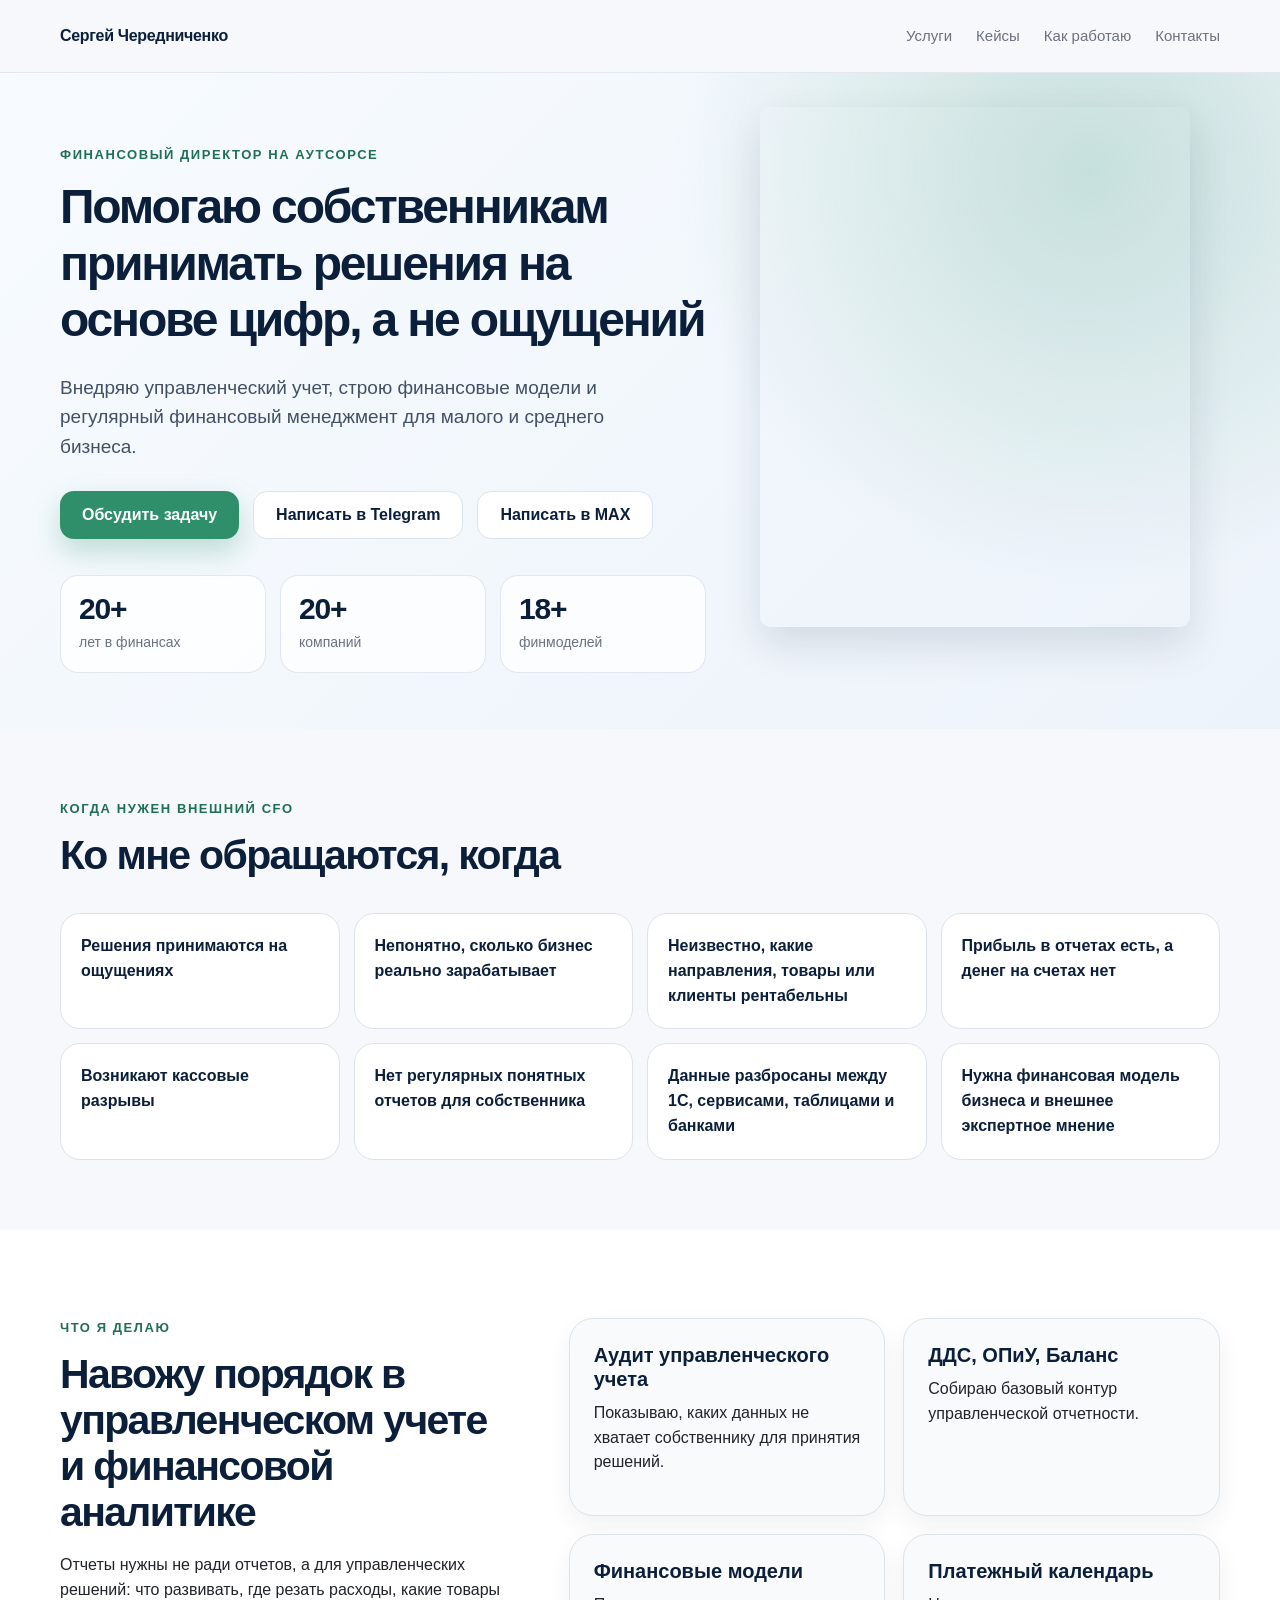
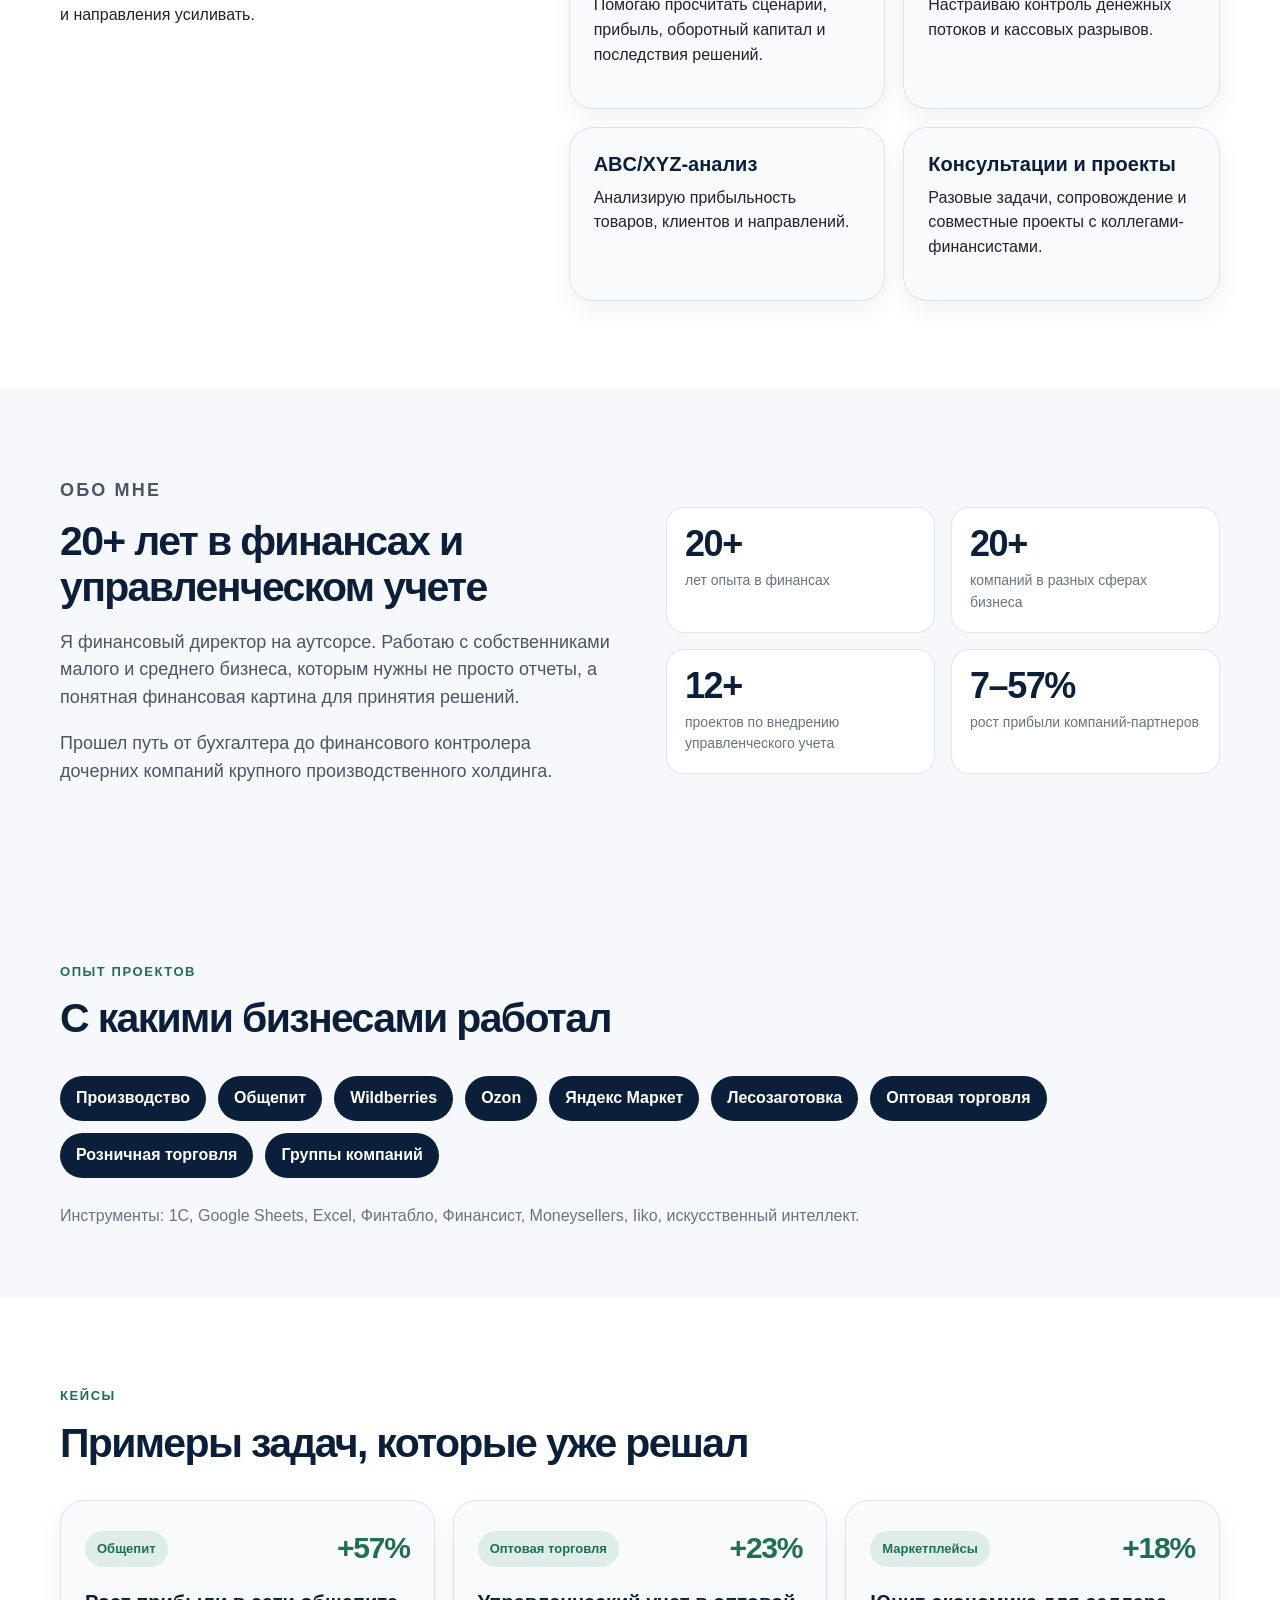
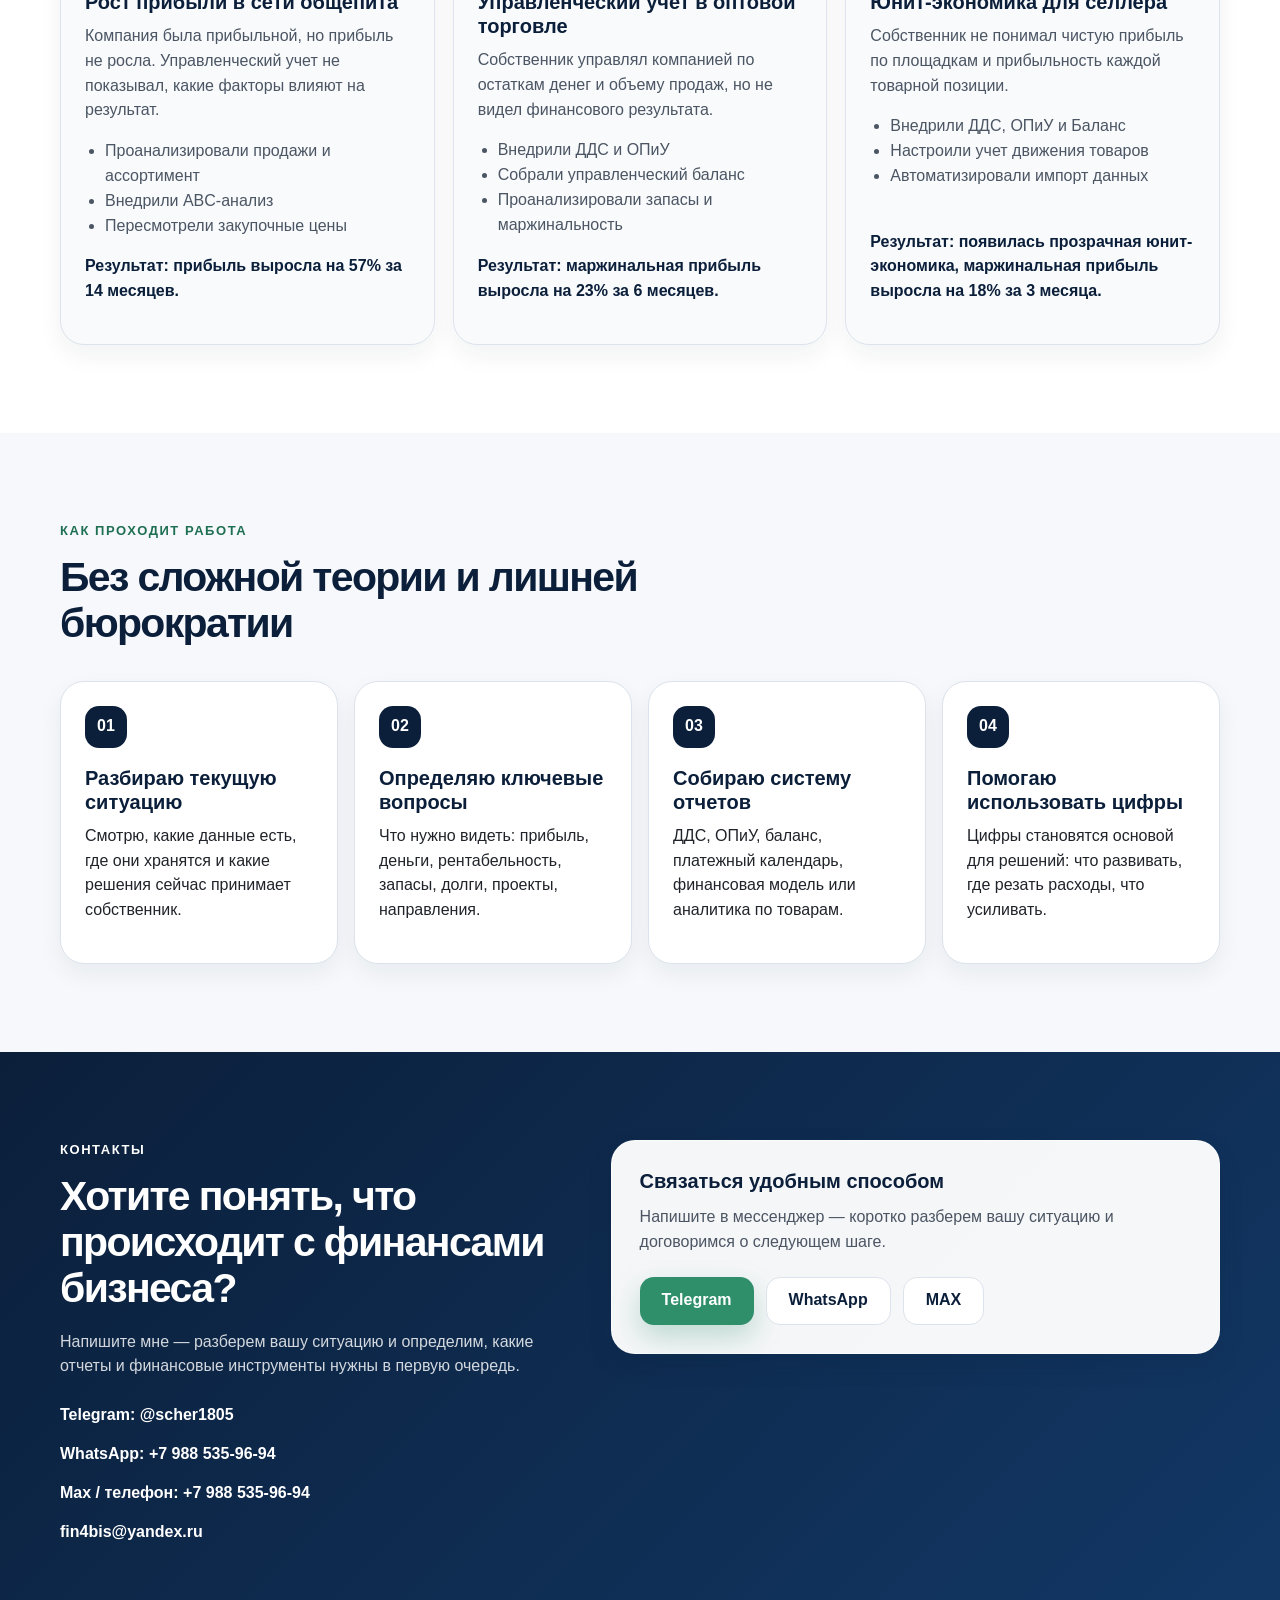
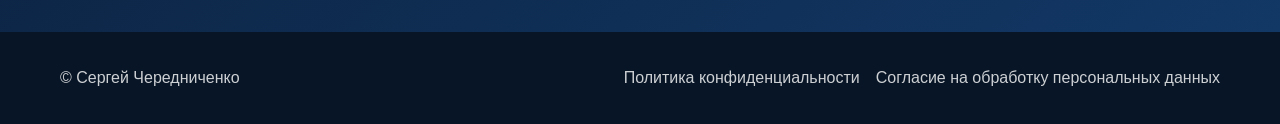
==== index.html @ c04a8d5d "Add files via upload" ====
<!DOCTYPE html>
<html lang="ru">
<head>
  <meta charset="UTF-8" />
  <meta name="viewport" content="width=device-width, initial-scale=1.0" />
  <title>Сергей Чередниченко — финансовый директор на аутсорсе</title>
  <meta name="description" content="Финансовый директор на аутсорсе. Управленческий учет, ДДС, ОПиУ, баланс, финансовые модели и регулярный финансовый менеджмент." />
  <link rel="stylesheet" href="styles.css" />
</head>
<body>
  <header class="site-header">
    <div class="container nav">
      <a class="logo" href="#top">Сергей Чередниченко</a>
      <nav class="nav-links">
        <a href="#services">Услуги</a>
        <a href="#cases">Кейсы</a>
        <a href="#process">Как работаю</a>
        <a href="#contacts">Контакты</a>
      </nav>
    </div>
  </header>

  <main id="top">
    <section class="hero">
      <div class="container hero-grid">
        <div class="hero-content">
          <p class="eyebrow">Финансовый директор на аутсорсе</p>
          <h1>Помогаю собственникам принимать решения на основе цифр, а не ощущений</h1>
          <p class="hero-text">Внедряю управленческий учет, строю финансовые модели и регулярный финансовый менеджмент для малого и среднего бизнеса.</p>
          <div class="hero-actions">
            <a class="btn primary" href="#contacts">Обсудить задачу</a>
            <a class="btn secondary" href="https://t.me/scher1805" target="_blank" rel="noreferrer">Написать в Telegram</a>
            <a class="btn secondary" href="tel:+79885359694">Написать в MAX</a>
          </div>
          <div class="hero-stats">
            <div><strong>20+</strong><span>лет в финансах</span></div>
            <div><strong>20+</strong><span>компаний</span></div>
            <div><strong>18+</strong><span>финмоделей</span></div>
          </div>
        </div>

        <div class="hero-photo">
          <div class="photo-placeholder">
            <span>Место для фото</span>
            <small>замените файл assets/photo.jpg</small>
          </div>
        </div>
      </div>
    </section>

    <section class="section compact">
      <div class="container">
        <div class="section-heading">
          <p class="eyebrow">Когда нужен внешний CFO</p>
          <h2>Ко мне обращаются, когда</h2>
        </div>
        <div class="problem-grid">
          <article>Решения принимаются на ощущениях</article>
          <article>Непонятно, сколько бизнес реально зарабатывает</article>
          <article>Неизвестно, какие направления, товары или клиенты рентабельны</article>
          <article>Прибыль в отчетах есть, а денег на счетах нет</article>
          <article>Возникают кассовые разрывы</article>
          <article>Нет регулярных понятных отчетов для собственника</article>
          <article>Данные разбросаны между 1С, сервисами, таблицами и банками</article>
          <article>Нужна финансовая модель бизнеса и внешнее экспертное мнение</article>
        </div>
      </div>
    </section>

    <section class="section alt" id="services">
      <div class="container two-column">
        <div class="section-heading sticky-heading">
          <p class="eyebrow">Что я делаю</p>
          <h2>Навожу порядок в управленческом учете и финансовой аналитике</h2>
          <p>Отчеты нужны не ради отчетов, а для управленческих решений: что развивать, где резать расходы, какие товары и направления усиливать.</p>
        </div>
        <div class="service-grid">
          <article class="card"><h3>Аудит управленческого учета</h3><p>Показываю, каких данных не хватает собственнику для принятия решений.</p></article>
          <article class="card"><h3>ДДС, ОПиУ, Баланс</h3><p>Собираю базовый контур управленческой отчетности.</p></article>
          <article class="card"><h3>Финансовые модели</h3><p>Помогаю просчитать сценарии, прибыль, оборотный капитал и последствия решений.</p></article>
          <article class="card"><h3>Платежный календарь</h3><p>Настраиваю контроль денежных потоков и кассовых разрывов.</p></article>
          <article class="card"><h3>ABC/XYZ-анализ</h3><p>Анализирую прибыльность товаров, клиентов и направлений.</p></article>
          <article class="card"><h3>Консультации и проекты</h3><p>Разовые задачи, сопровождение и совместные проекты с коллегами-финансистами.</p></article>
        </div>
      </div>
    </section>

    <section class="section" id="about">
      <div class="container about-grid">
        <div>
          <p class="eyebrow">Обо мне</p>
          <h2>20+ лет в финансах и управленческом учете</h2>
          <p>Я финансовый директор на аутсорсе. Работаю с собственниками малого и среднего бизнеса, которым нужны не просто отчеты, а понятная финансовая картина для принятия решений.</p>
          <p>Прошел путь от бухгалтера до финансового контролера дочерних компаний крупного производственного холдинга.</p>
        </div>
        <div class="metrics">
          <div><strong>20+</strong><span>лет опыта в финансах</span></div>
          <div><strong>20+</strong><span>компаний в разных сферах бизнеса</span></div>
          <div><strong>12+</strong><span>проектов по внедрению управленческого учета</span></div>
          <div><strong>7–57%</strong><span>рост прибыли компаний-партнеров</span></div>
        </div>
      </div>
    </section>

    <section class="section compact">
      <div class="container">
        <div class="section-heading">
          <p class="eyebrow">Опыт проектов</p>
          <h2>С какими бизнесами работал</h2>
        </div>
        <div class="tags">
          <span>Производство</span>
          <span>Общепит</span>
          <span>Wildberries</span>
          <span>Ozon</span>
          <span>Яндекс Маркет</span>
          <span>Лесозаготовка</span>
          <span>Оптовая торговля</span>
          <span>Розничная торговля</span>
          <span>Группы компаний</span>
        </div>
        <p class="tools">Инструменты: 1С, Google Sheets, Excel, Финтабло, Финансист, Moneysellers, Iiko, искусственный интеллект.</p>
      </div>
    </section>

    <section class="section alt" id="cases">
      <div class="container">
        <div class="section-heading narrow">
          <p class="eyebrow">Кейсы</p>
          <h2>Примеры задач, которые уже решал</h2>
        </div>
        <div class="case-grid">
          <article class="case-card">
            <div class="case-top">
              <span class="case-tag">Общепит</span>
              <strong>+57%</strong>
            </div>
            <h3>Рост прибыли в сети общепита</h3>
            <p>Компания была прибыльной, но прибыль не росла. Управленческий учет не показывал, какие факторы влияют на результат.</p>
            <ul>
              <li>Проанализировали продажи и ассортимент</li>
              <li>Внедрили ABC-анализ</li>
              <li>Пересмотрели закупочные цены</li>
            </ul>
            <p class="result">Результат: прибыль выросла на 57% за 14 месяцев.</p>
          </article>

          <article class="case-card">
            <div class="case-top">
              <span class="case-tag">Оптовая торговля</span>
              <strong>+23%</strong>
            </div>
            <h3>Управленческий учет в оптовой торговле</h3>
            <p>Собственник управлял компанией по остаткам денег и объему продаж, но не видел финансового результата.</p>
            <ul>
              <li>Внедрили ДДС и ОПиУ</li>
              <li>Собрали управленческий баланс</li>
              <li>Проанализировали запасы и маржинальность</li>
            </ul>
            <p class="result">Результат: маржинальная прибыль выросла на 23% за 6 месяцев.</p>
          </article>

          <article class="case-card">
            <div class="case-top">
              <span class="case-tag">Маркетплейсы</span>
              <strong>+18%</strong>
            </div>
            <h3>Юнит-экономика для селлера</h3>
            <p>Собственник не понимал чистую прибыль по площадкам и прибыльность каждой товарной позиции.</p>
            <ul>
              <li>Внедрили ДДС, ОПиУ и Баланс</li>
              <li>Настроили учет движения товаров</li>
              <li>Автоматизировали импорт данных</li>
            </ul>
            <p class="result">Результат: появилась прозрачная юнит-экономика, маржинальная прибыль выросла на 18% за 3 месяца.</p>
          </article>
        </div>
      </div>
    </section>

    <section class="section" id="process">
      <div class="container">
        <div class="section-heading narrow">
          <p class="eyebrow">Как проходит работа</p>
          <h2>Без сложной теории и лишней бюрократии</h2>
        </div>
        <div class="steps">
          <article><span>01</span><h3>Разбираю текущую ситуацию</h3><p>Смотрю, какие данные есть, где они хранятся и какие решения сейчас принимает собственник.</p></article>
          <article><span>02</span><h3>Определяю ключевые вопросы</h3><p>Что нужно видеть: прибыль, деньги, рентабельность, запасы, долги, проекты, направления.</p></article>
          <article><span>03</span><h3>Собираю систему отчетов</h3><p>ДДС, ОПиУ, баланс, платежный календарь, финансовая модель или аналитика по товарам.</p></article>
          <article><span>04</span><h3>Помогаю использовать цифры</h3><p>Цифры становятся основой для решений: что развивать, где резать расходы, что усиливать.</p></article>
        </div>
      </div>
    </section>

    <section class="section contact-section" id="contacts">
      <div class="container contact-grid">
        <div>
          <p class="eyebrow">Контакты</p>
          <h2>Хотите понять, что происходит с финансами бизнеса?</h2>
          <p>Напишите мне — разберем вашу ситуацию и определим, какие отчеты и финансовые инструменты нужны в первую очередь.</p>
          <div class="contact-links">
            <a href="https://t.me/scher1805" target="_blank" rel="noreferrer">Telegram: @scher1805</a>
            <a href="https://wa.me/79885359694" target="_blank" rel="noreferrer">WhatsApp: +7 988 535-96-94</a>
            <a href="tel:+79885359694">Max / телефон: +7 988 535-96-94</a>
            <a href="mailto:fin4bis@yandex.ru">fin4bis@yandex.ru</a>
          </div>
        </div>
        <div class="contact-messenger-card">
          <h3>Связаться удобным способом</h3>
          <p>Напишите в мессенджер — коротко разберем вашу ситуацию и договоримся о следующем шаге.</p>
          <div class="messenger-buttons">
            <a class="btn primary" href="https://t.me/scher1805" target="_blank" rel="noreferrer">Telegram</a>
            <a class="btn secondary" href="https://wa.me/79885359694" target="_blank" rel="noreferrer">WhatsApp</a>
            <a class="btn secondary" href="tel:+79885359694">MAX</a>
          </div>
        </div>
      </div>
    </section>
  </main>

  <footer class="footer">
    <div class="container footer-legal">
      <span>© Сергей Чередниченко</span>
      <div>
        <a href="privacy.html">Политика конфиденциальности</a>
        <a href="consent.html">Согласие на обработку персональных данных</a>
      </div>
    </div>
  </footer>
</body>
</html>
---- styles.css ----
:root {
  --blue: #0b1f3a;
  --blue-2: #102c52;
  --graphite: #20242a;
  --muted: #6b7280;
  --green: #2f8f6b;
  --green-dark: #1f6f52;
  --bg: #f6f8fb;
  --white: #ffffff;
  --border: #dce3ec;
  --shadow: 0 18px 45px rgba(11, 31, 58, 0.12);
}

* { box-sizing: border-box; }

html { scroll-behavior: smooth; }

body {
  margin: 0;
  font-family: Inter, -apple-system, BlinkMacSystemFont, "Segoe UI", Arial, sans-serif;
  color: var(--graphite);
  background: var(--bg);
  line-height: 1.55;
}

a { color: inherit; text-decoration: none; }

.container {
  width: min(1160px, calc(100% - 40px));
  margin: 0 auto;
}

.site-header {
  position: sticky;
  top: 0;
  z-index: 20;
  background: rgba(246, 248, 251, 0.88);
  backdrop-filter: blur(12px);
  border-bottom: 1px solid rgba(220, 227, 236, 0.75);
}

.nav {
  height: 72px;
  display: flex;
  justify-content: space-between;
  align-items: center;
}

.logo {
  font-weight: 700;
  letter-spacing: -0.02em;
  color: var(--blue);
}

.nav-links {
  display: flex;
  gap: 24px;
  font-size: 15px;
  color: var(--muted);
}

.nav-links a:hover { color: var(--blue); }

.hero {
  padding: 72px 0 64px;
  background:
    radial-gradient(circle at 85% 15%, rgba(47, 143, 107, 0.22), transparent 34%),
    linear-gradient(135deg, #f7fbff 0%, #edf3fa 100%);
}

.hero-grid {
  display: grid;
  grid-template-columns: 1.15fr 0.85fr;
  gap: 54px;
  align-items: center;
}

.eyebrow {
  margin: 0 0 14px;
  text-transform: uppercase;
  letter-spacing: 0.12em;
  font-size: 13px;
  font-weight: 700;
  color: var(--green-dark);
}

h1, h2, h3, p { margin-top: 0; }

h1 {
  font-size: clamp(38px, 5vw, 68px);
  line-height: 1.02;
  letter-spacing: -0.055em;
  color: var(--blue);
  margin-bottom: 24px;
}

h2 {
  font-size: clamp(28px, 3.2vw, 44px);
  line-height: 1.12;
  letter-spacing: -0.04em;
  color: var(--blue);
  margin-bottom: 18px;
}

h3 {
  color: var(--blue);
  font-size: 20px;
  line-height: 1.2;
  margin-bottom: 10px;
}

.hero-text {
  font-size: 21px;
  color: #425066;
  max-width: 720px;
  margin-bottom: 30px;
}

.hero-actions, .contact-links {
  display: flex;
  flex-wrap: wrap;
  gap: 14px;
}

.btn {
  display: inline-flex;
  align-items: center;
  justify-content: center;
  min-height: 48px;
  padding: 0 22px;
  border-radius: 14px;
  font-weight: 700;
  transition: transform .18s ease, box-shadow .18s ease, background .18s ease;
}

.btn:hover { transform: translateY(-2px); }

.btn.primary {
  background: var(--green);
  color: var(--white);
  box-shadow: 0 12px 28px rgba(47, 143, 107, 0.28);
}

.btn.primary:hover { background: var(--green-dark); }

.btn.secondary {
  background: var(--white);
  color: var(--blue);
  border: 1px solid var(--border);
}

.hero-stats {
  margin-top: 38px;
  display: grid;
  grid-template-columns: repeat(3, 1fr);
  max-width: 560px;
  gap: 14px;
}

.hero-stats div, .metrics div {
  background: rgba(255,255,255,0.76);
  border: 1px solid rgba(220, 227, 236, 0.86);
  border-radius: 18px;
  padding: 18px;
}

.hero-stats strong, .metrics strong {
  display: block;
  color: var(--blue);
  font-size: 30px;
  line-height: 1;
  letter-spacing: -0.04em;
}

.hero-stats span, .metrics span {
  display: block;
  color: var(--muted);
  margin-top: 8px;
  font-size: 14px;
}

.hero-photo {
  min-height: 520px;
  border-radius: 34px;
  padding: 16px;
  background: linear-gradient(160deg, var(--blue), var(--blue-2));
  box-shadow: var(--shadow);
}

.photo-placeholder {
  height: 100%;
  min-height: 488px;
  border-radius: 24px;
  border: 1px dashed rgba(255,255,255,0.45);
  background: url("assets/photo.png");
  background-size: cover;
  background-position: center;
  color: var(--white);
  display: flex;
  flex-direction: column;
  justify-content: flex-end;
  padding: 30px;
}

.photo-placeholder span { display: none; }

.photo-placeholder small { display: none; }

.section {
  padding: 88px 0;
}

.section.compact { padding: 70px 0; }

.section.alt {
  background: var(--white);
}

.section-heading {
  max-width: 760px;
  margin-bottom: 34px;
}

.section-heading.narrow {
  max-width: 690px;
}

.two-column {
  display: grid;
  grid-template-columns: 0.82fr 1.18fr;
  gap: 56px;
  align-items: start;
}

.sticky-heading {
  position: sticky;
  top: 110px;
}

.problem-grid {
  display: grid;
  grid-template-columns: repeat(4, 1fr);
  gap: 14px;
}

.problem-grid article {
  background: var(--white);
  border: 1px solid var(--border);
  border-radius: 20px;
  padding: 20px;
  min-height: 116px;
  font-weight: 650;
  color: var(--blue);
}

.service-grid {
  display: grid;
  grid-template-columns: repeat(2, 1fr);
  gap: 18px;
}

.card, .case-card, .steps article, .contact-form {
  background: var(--white);
  border: 1px solid var(--border);
  border-radius: 24px;
  padding: 24px;
  box-shadow: 0 10px 25px rgba(11, 31, 58, 0.06);
}

.alt .card, .alt .case-card {
  background: #f8fafc;
}

.about-grid {
  display: grid;
  grid-template-columns: 1fr 1fr;
  gap: 52px;
  align-items: center;
}

.about-grid p {
  font-size: 18px;
  color: #4b5563;
}

.metrics {
  display: grid;
  grid-template-columns: repeat(2, 1fr);
  gap: 16px;
}

.metrics div {
  background: var(--white);
}

.metrics strong { font-size: 36px; }

.tags {
  display: flex;
  flex-wrap: wrap;
  gap: 12px;
}

.tags span {
  background: var(--blue);
  color: var(--white);
  border-radius: 999px;
  padding: 10px 16px;
  font-weight: 650;
}

.tools {
  color: var(--muted);
  margin: 26px 0 0;
}

.case-grid {
  display: grid;
  grid-template-columns: repeat(3, 1fr);
  gap: 18px;
}

.case-card {
  display: flex;
  flex-direction: column;
}

.case-top {
  display: flex;
  justify-content: space-between;
  align-items: center;
  margin-bottom: 18px;
}

.case-tag {
  background: rgba(47, 143, 107, 0.12);
  color: var(--green-dark);
  border-radius: 999px;
  padding: 8px 12px;
  font-size: 13px;
  font-weight: 800;
}

.case-top strong {
  font-size: 30px;
  color: var(--green-dark);
  letter-spacing: -0.04em;
}

.case-card p {
  color: #4b5563;
}

.case-card ul {
  padding-left: 20px;
  margin: 0 0 16px;
  color: #4b5563;
}

.result {
  margin-top: auto;
  color: var(--blue) !important;
  font-weight: 800;
}

.steps {
  display: grid;
  grid-template-columns: repeat(4, 1fr);
  gap: 16px;
}

.steps span {
  display: inline-flex;
  width: 42px;
  height: 42px;
  align-items: center;
  justify-content: center;
  background: var(--blue);
  color: var(--white);
  border-radius: 14px;
  font-weight: 800;
  margin-bottom: 18px;
}

.contact-section {
  background: linear-gradient(135deg, var(--blue), #123866);
  color: var(--white);
}

.contact-section h2, .contact-section .eyebrow {
  color: var(--white);
}

.contact-section p {
  color: rgba(255,255,255,.82);
}

.contact-grid {
  display: grid;
  grid-template-columns: 0.9fr 1.1fr;
  gap: 52px;
  align-items: start;
}

.contact-links {
  flex-direction: column;
  margin-top: 24px;
}

.contact-links a {
  color: var(--white);
  font-weight: 700;
}

.contact-form {
  background: rgba(255,255,255,0.96);
  color: var(--graphite);
}

.contact-form label {
  display: block;
  color: var(--blue);
  font-weight: 700;
  margin-bottom: 14px;
}

.contact-form input, .contact-form textarea {
  width: 100%;
  margin-top: 7px;
  border: 1px solid var(--border);
  border-radius: 14px;
  padding: 13px 14px;
  font: inherit;
}

.contact-form button {
  width: 100%;
  border: 0;
  border-radius: 14px;
  background: var(--green);
  color: var(--white);
  padding: 15px;
  font: inherit;
  font-weight: 800;
  cursor: pointer;
}

.contact-form button:hover { background: var(--green-dark); }

.contact-form small {
  display: block;
  color: var(--muted);
  margin-top: 12px;
}

.footer {
  background: #071526;
  color: rgba(255,255,255,.8);
}

.footer .container {
  height: 78px;
  display: flex;
  justify-content: space-between;
  align-items: center;
}

@media (max-width: 980px) {
  .nav-links { display: none; }
  .hero-grid, .two-column, .about-grid, .contact-grid {
    grid-template-columns: 1fr;
  }
  .hero-photo { min-height: 420px; }
  .photo-placeholder { min-height: 388px; }
  .problem-grid { grid-template-columns: repeat(2, 1fr); }
  .case-grid, .steps { grid-template-columns: 1fr; }
  .sticky-heading { position: static; }
}

@media (max-width: 640px) {
  .container { width: min(100% - 28px, 1160px); }
  .hero { padding-top: 44px; }
  .section, .section.compact { padding: 52px 0; }
  .hero-actions, .hero-stats, .service-grid, .metrics, .problem-grid {
    grid-template-columns: 1fr;
  }
  .hero-stats { display: grid; }
  .btn { width: 100%; }
  h1 { font-size: 38px; }
  .hero-text { font-size: 18px; }
  .hero-photo { min-height: 360px; border-radius: 26px; }
  .photo-placeholder { min-height: 328px; }
}


/* ===== HERO FIX v6: вариант как на финальном эскизе ===== */

.hero {
  padding: 72px 0 56px;
}

.hero-grid {
  grid-template-columns: minmax(0, 1fr) 460px;
  gap: 54px;
  align-items: center;
}

h1 {
  font-size: clamp(36px, 3.75vw, 54px);
  line-height: 1.18;
  letter-spacing: -0.045em;
  max-width: 720px;
}

.hero-text {
  font-size: 19px;
  max-width: 620px;
}

.hero-photo {
  width: 460px;
  height: 400px;
  min-height: 0;
  padding: 0;
  border-radius: 10px;
  background: transparent;
  box-shadow: 0 18px 42px rgba(11, 31, 58, 0.12);
  overflow: hidden;
}

.photo-placeholder {
  width: 100%;
  height: 100%;
  min-height: 0;
  padding: 0;
  border: none;
  border-radius: 10px;
  background: url("assets/photo.png");
  background-size: cover;
  background-position: center center;
  display: block;
}

.photo-placeholder span,
.photo-placeholder small {
  display: none !important;
}

.hero-stats {
  margin-top: 36px;
  max-width: 650px;
}

.hero-stats div {
  min-height: 82px;
}

@media (max-width: 980px) {
  .hero-grid {
    grid-template-columns: 1fr;
  }

  .hero-photo {
    width: min(100%, 460px);
    height: 400px;
  }
}

@media (max-width: 640px) {
  .hero {
    padding-top: 44px;
  }

  h1 {
    font-size: 36px;
  }

  .hero-photo {
    width: 100%;
    height: 360px;
  }
}


/* v7 photo alignment */
.hero-grid{
  align-items:start;
}
.hero-photo{
  width:430px;
  height:520px;
  margin-top:-38px;
}
.photo-placeholder{
  background-size: contain !important;
  background-repeat:no-repeat;
  background-position:center top !important;
}
@media (max-width:980px){
 .hero-photo{width:min(100%,430px);height:520px;margin-top:0;}
}


/* ===== Legal pages and final photo cleanup ===== */

.hero-photo {
  background: transparent !important;
  padding: 0 !important;
  border: none !important;
  overflow: hidden !important;
}

.photo-placeholder {
  background-image: url("assets/photo.png") !important;
  background-color: transparent !important;
  background-repeat: no-repeat !important;
  background-size: cover !important;
  background-position: center top !important;
  border: none !important;
  outline: none !important;
  padding: 0 !important;
  box-shadow: none !important;
}

.photo-placeholder span,
.photo-placeholder small {
  display: none !important;
}

.legal-page {
  padding: 64px 0 80px;
  background: var(--bg);
}

.legal-container {
  max-width: 900px;
}

.back-link {
  display: inline-block;
  margin-bottom: 22px;
  color: var(--green-dark);
  font-weight: 700;
}

.legal-card {
  background: var(--white);
  border: 1px solid var(--border);
  border-radius: 24px;
  padding: clamp(24px, 4vw, 48px);
  box-shadow: 0 10px 25px rgba(11, 31, 58, 0.06);
}

.legal-card h1 {
  font-size: clamp(30px, 4vw, 46px);
  line-height: 1.1;
  margin-bottom: 28px;
}

.legal-card h2 {
  font-size: 22px;
  margin-top: 30px;
  margin-bottom: 12px;
}

.legal-card p,
.legal-card li {
  font-size: 17px;
  color: #374151;
}

.legal-card ul {
  margin-top: 8px;
  margin-bottom: 18px;
}

.legal-card a {
  color: var(--green-dark);
  font-weight: 700;
}

.checkbox-line {
  display: flex !important;
  gap: 10px;
  align-items: flex-start;
  font-size: 14px;
  line-height: 1.4;
  font-weight: 400 !important;
  color: #4b5563 !important;
}

.checkbox-line input {
  width: auto !important;
  margin-top: 3px !important;
}

.checkbox-line a {
  color: var(--green-dark);
  font-weight: 700;
}

.footer-legal {
  min-height: 92px;
  height: auto !important;
  gap: 18px;
}

.footer-legal div {
  display: flex;
  flex-wrap: wrap;
  gap: 16px;
  justify-content: flex-end;
}

.footer-legal a {
  color: rgba(255,255,255,.8);
}

.footer-legal a:hover {
  color: #fff;
}

@media (max-width: 640px) {
  .footer-legal {
    flex-direction: column;
    align-items: flex-start !important;
    padding: 22px 0;
  }

  .footer-legal div {
    justify-content: flex-start;
  }
}

/* ===== Legal heading final adjustments v9 ===== */
.legal-card h2 {
  font-size: 22px;
  line-height: 1.25;
  font-weight: 800;
  text-transform: uppercase;
  color: var(--blue);
  margin-top: 30px;
  margin-bottom: 12px;
}

.legal-card h2:first-child {
  margin-top: 0;
}


/* ===== Final publish fixes ===== */

.hero-photo {
  background: transparent !important;
  padding: 0 !important;
  border: none !important;
  overflow: hidden !important;
}

.photo-placeholder {
  background-image: url("assets/photo.png") !important;
  background-color: transparent !important;
  background-repeat: no-repeat !important;
  background-size: cover !important;
  background-position: center top !important;
  border: none !important;
  outline: none !important;
  padding: 0 !important;
  box-shadow: none !important;
}

.photo-placeholder span,
.photo-placeholder small {
  display: none !important;
}

.contact-messenger-card {
  background: rgba(255,255,255,0.96);
  color: var(--graphite);
  border: 1px solid rgba(255,255,255,0.6);
  border-radius: 24px;
  padding: 28px;
  box-shadow: 0 10px 25px rgba(11, 31, 58, 0.12);
}

.contact-messenger-card h3 {
  margin-bottom: 12px;
}

.contact-messenger-card p {
  color: #4b5563;
}

.messenger-buttons {
  display: flex;
  flex-wrap: wrap;
  gap: 12px;
  margin-top: 22px;
}

.legal-page {
  padding: 64px 0 80px;
  background: var(--bg);
}

.legal-container {
  max-width: 900px;
}

.back-link {
  display: inline-block;
  margin-bottom: 22px;
  color: var(--green-dark);
  font-weight: 700;
}

.legal-card {
  background: var(--white);
  border: 1px solid var(--border);
  border-radius: 24px;
  padding: clamp(24px, 4vw, 48px);
  box-shadow: 0 10px 25px rgba(11, 31, 58, 0.06);
}

.legal-card h2 {
  font-size: 22px !important;
  line-height: 1.25;
  font-weight: 800;
  text-transform: uppercase;
  color: var(--blue);
  margin-top: 30px;
  margin-bottom: 12px;
}

.legal-card h2:first-child {
  margin-top: 0;
}

.legal-card p,
.legal-card li {
  font-size: 17px;
  color: #374151;
}

.legal-card a {
  color: var(--green-dark);
  font-weight: 700;
}

.footer-legal {
  min-height: 92px;
  height: auto !important;
  gap: 18px;
}

.footer-legal div {
  display: flex;
  flex-wrap: wrap;
  gap: 16px;
  justify-content: flex-end;
}

.footer-legal a {
  color: rgba(255,255,255,.8);
}

.footer-legal a:hover {
  color: #fff;
}

@media (max-width: 640px) {
  .messenger-buttons .btn {
    width: 100%;
  }

  .footer-legal {
    flex-direction: column;
    align-items: flex-start !important;
    padding: 22px 0;
  }

  .footer-legal div {
    justify-content: flex-start;
  }
}
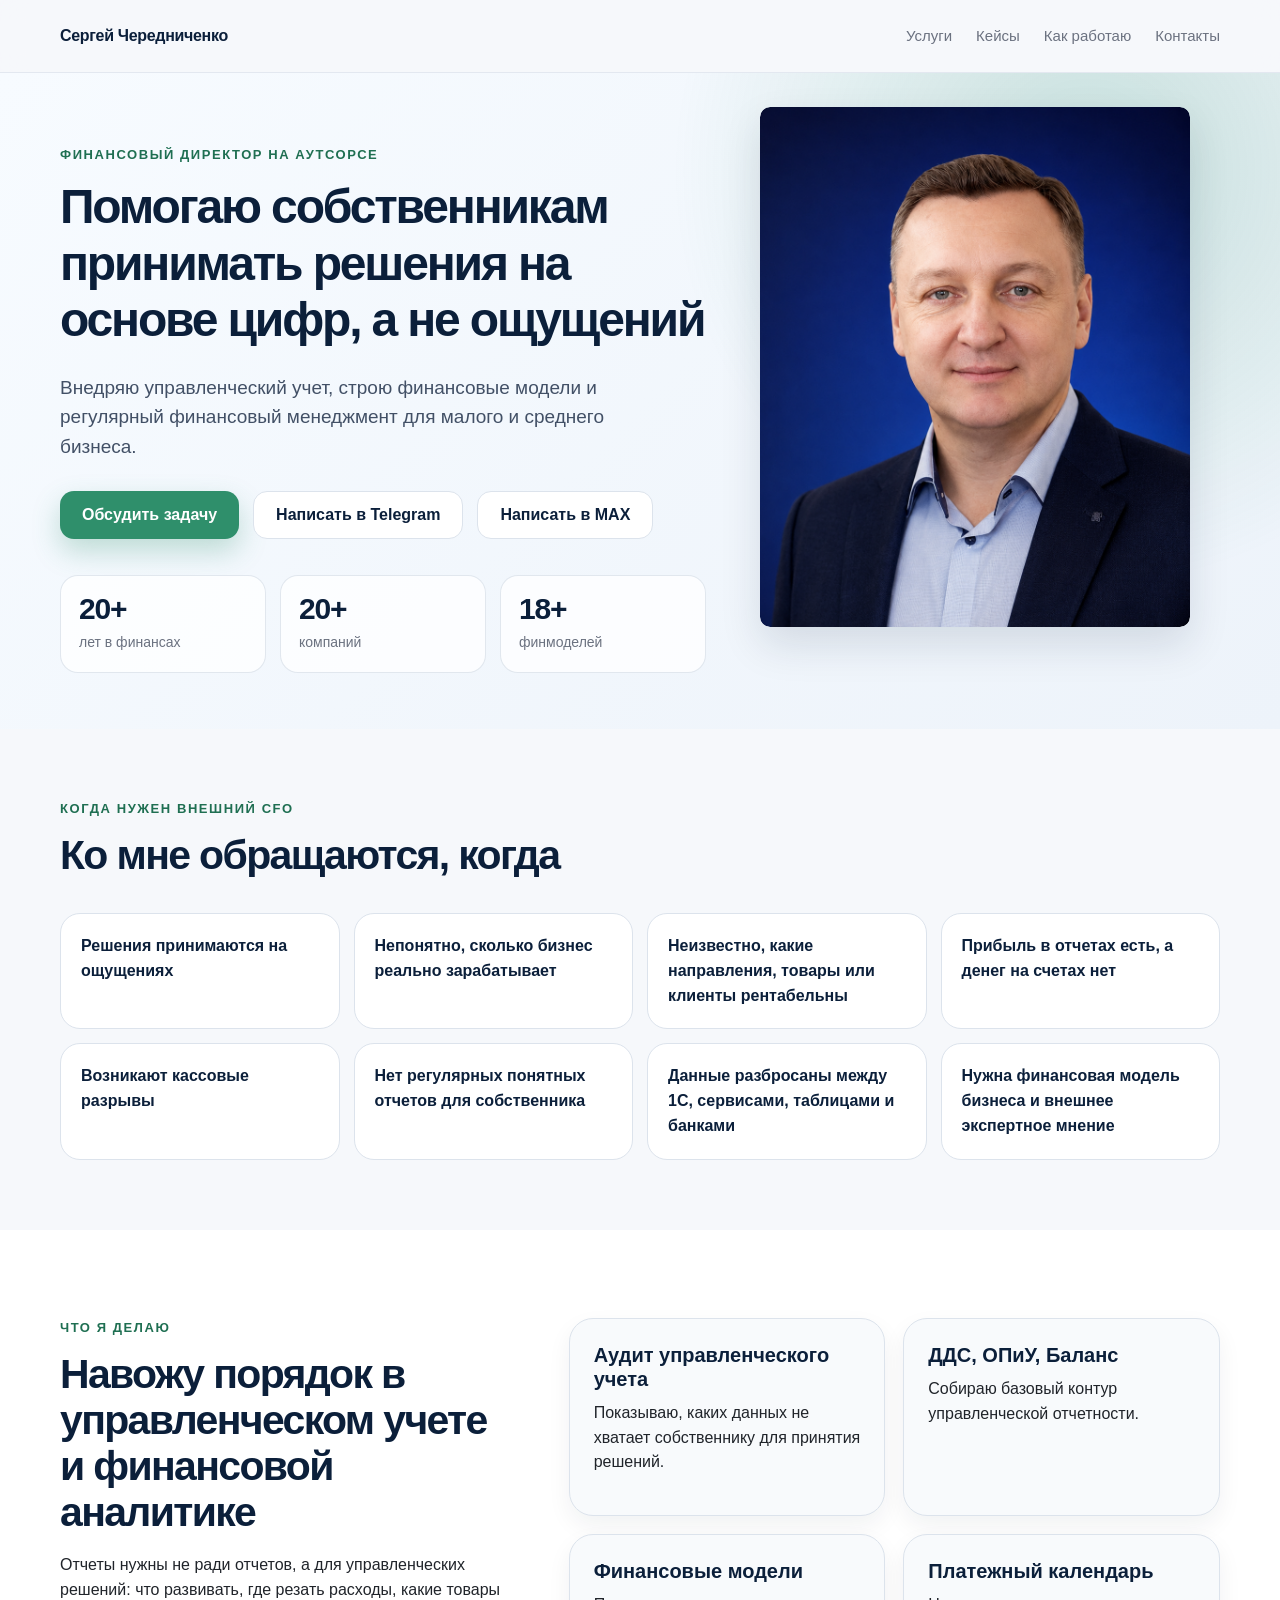
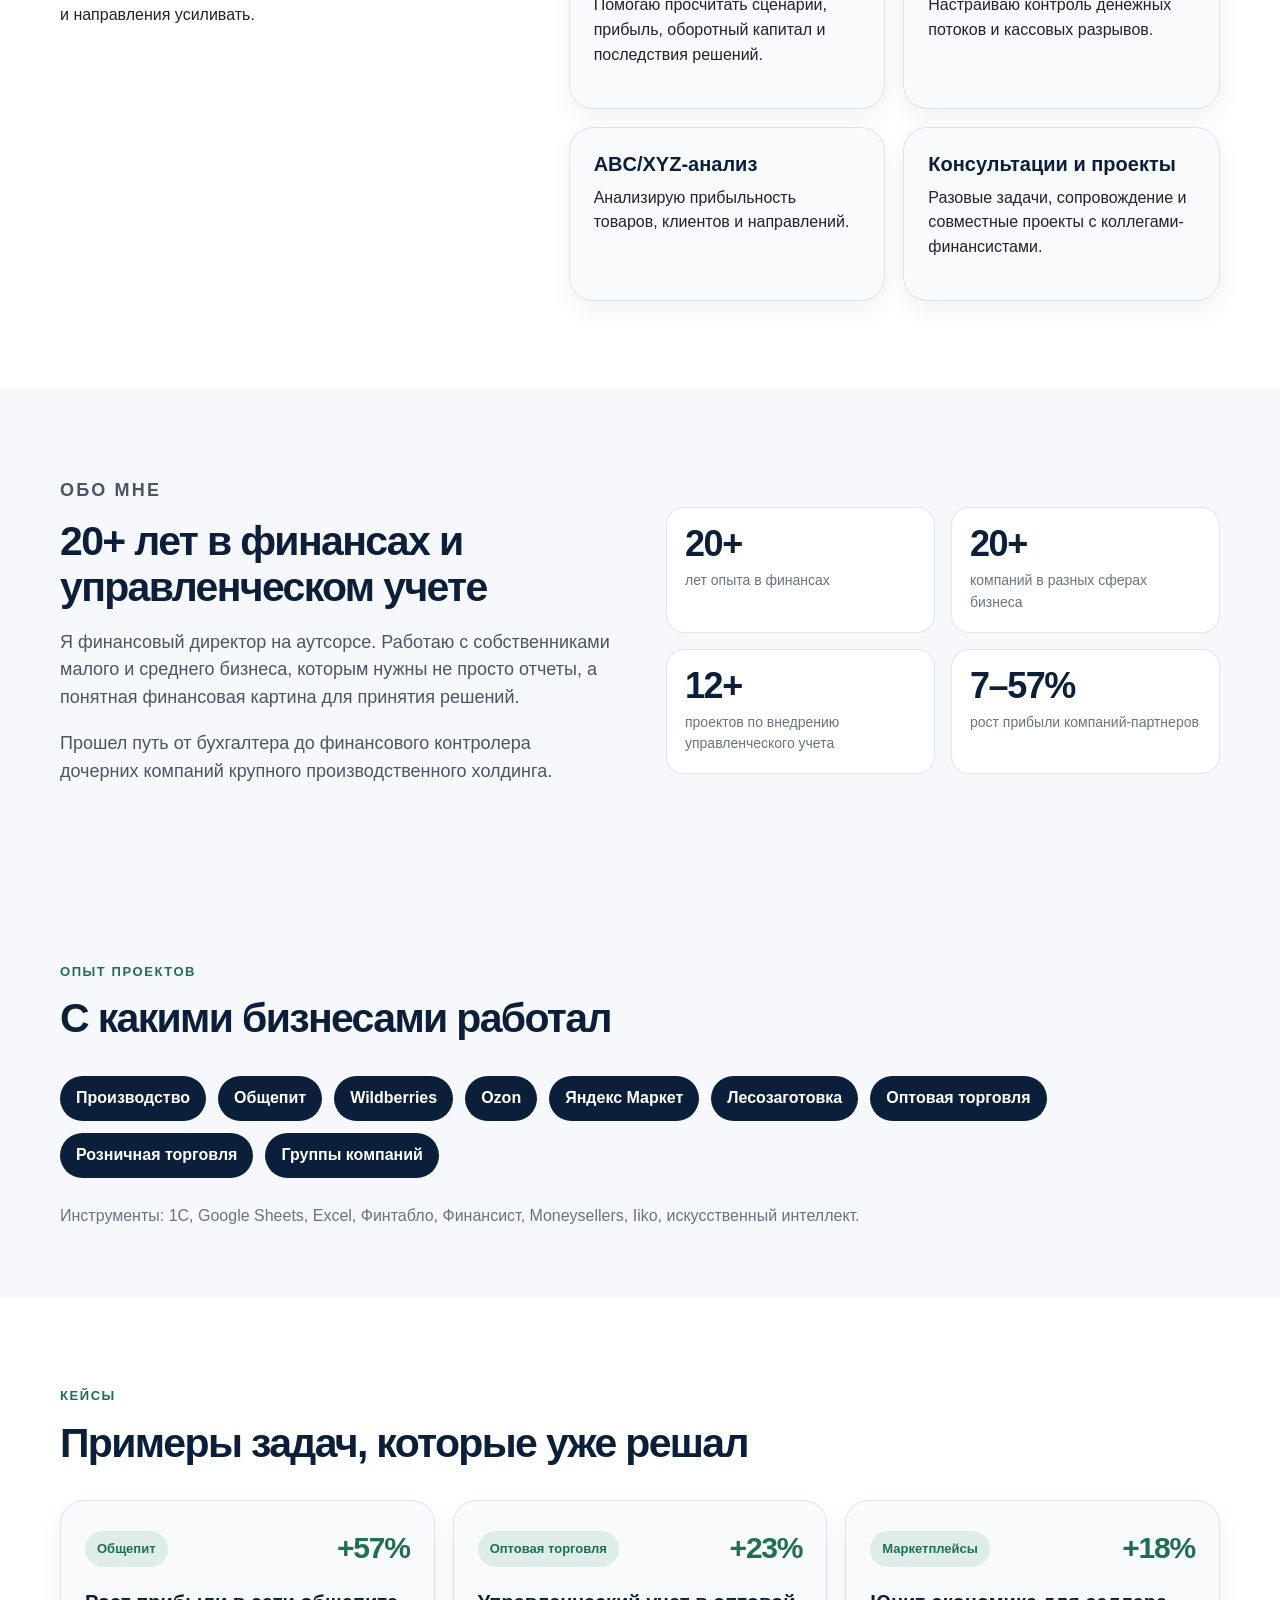
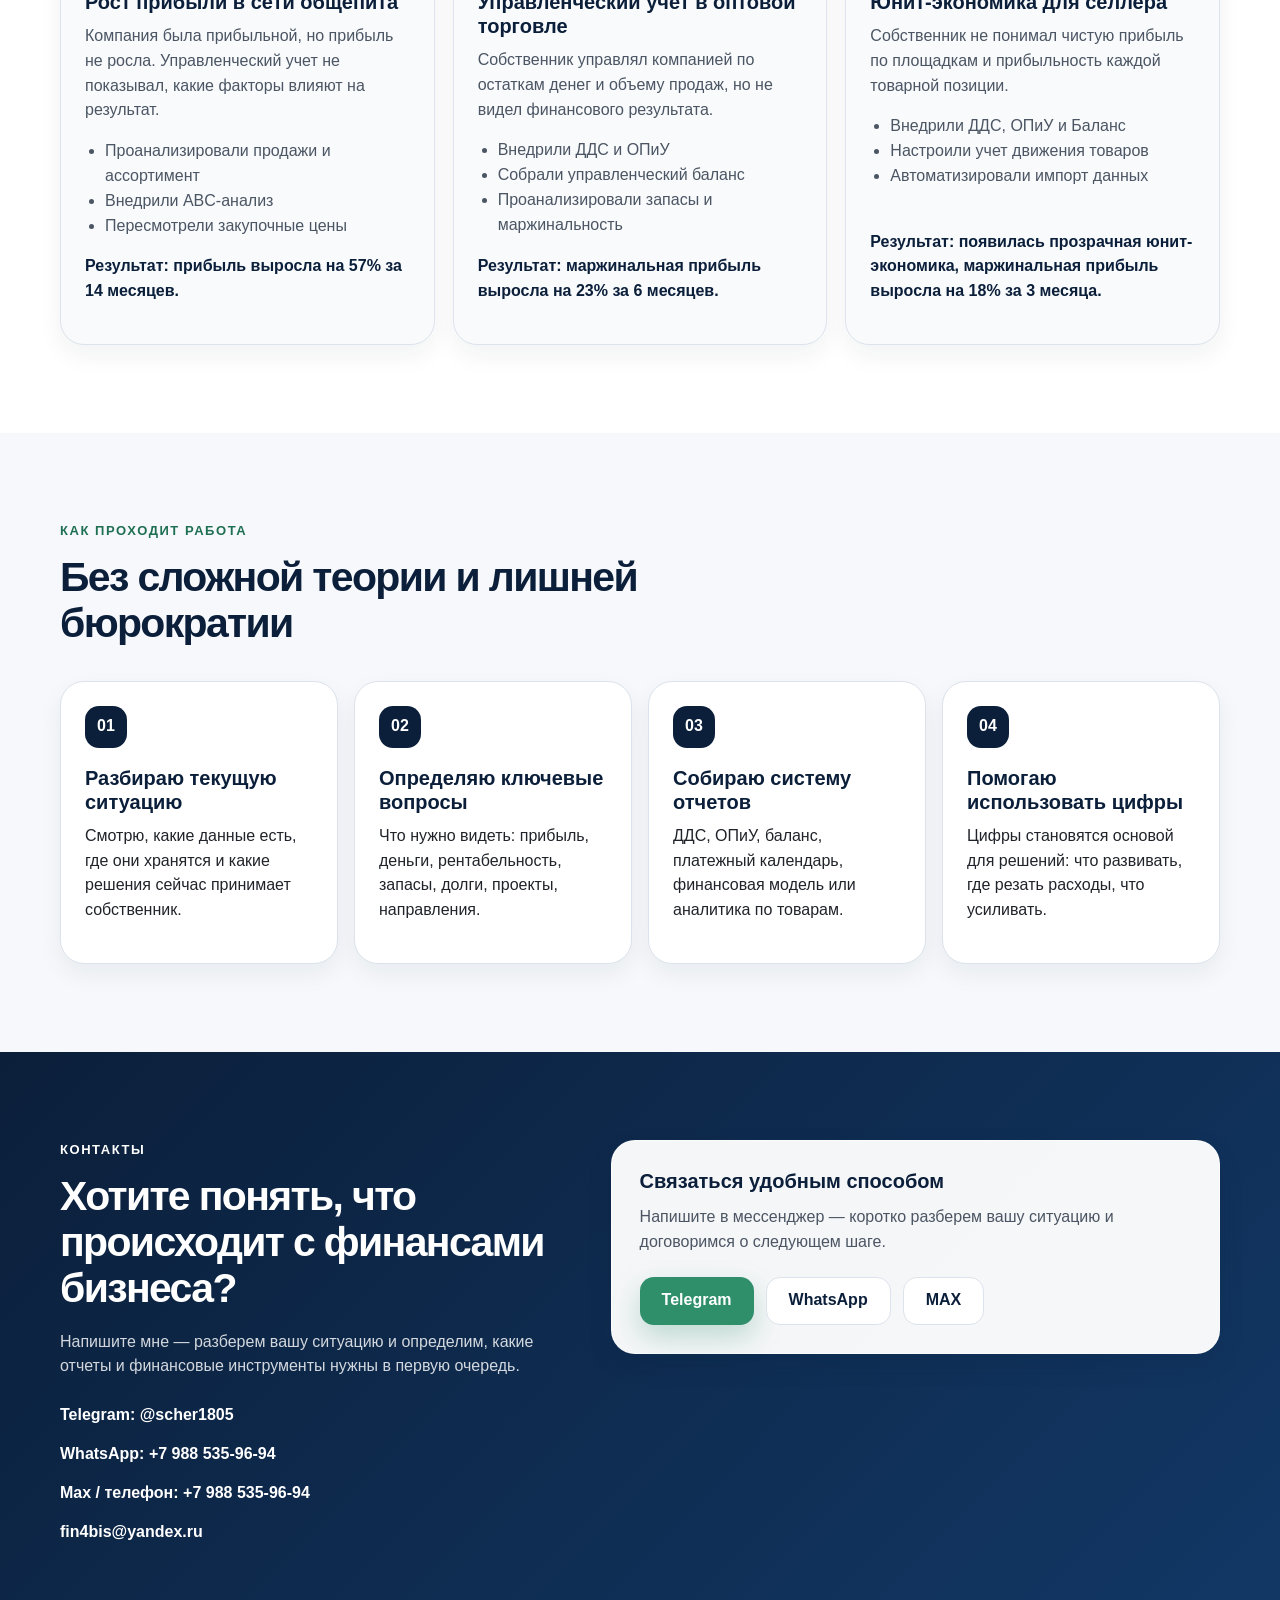
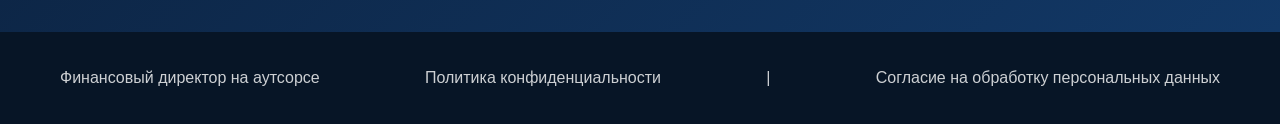
==== commit 55254ac0: "Add files via upload" ====
--- a/index.html
+++ b/index.html
@@ -1,232 +1,215 @@
 <!DOCTYPE html>
+
 <html lang="ru">
 <head>
-  <meta charset="UTF-8" />
-  <meta name="viewport" content="width=device-width, initial-scale=1.0" />
-  <title>Сергей Чередниченко — финансовый директор на аутсорсе</title>
-  <meta name="description" content="Финансовый директор на аутсорсе. Управленческий учет, ДДС, ОПиУ, баланс, финансовые модели и регулярный финансовый менеджмент." />
-  <link rel="stylesheet" href="styles.css" />
+<meta charset="utf-8"/>
+<meta content="width=device-width, initial-scale=1.0" name="viewport"/>
+<title>Сергей Чередниченко — финансовый директор на аутсорсе</title>
+<meta content="Финансовый директор на аутсорсе. Управленческий учет, ДДС, ОПиУ, баланс, финансовые модели и регулярный финансовый менеджмент." name="description"/>
+<link href="styles.css" rel="stylesheet"/>
 </head>
 <body>
-  <header class="site-header">
-    <div class="container nav">
-      <a class="logo" href="#top">Сергей Чередниченко</a>
-      <nav class="nav-links">
-        <a href="#services">Услуги</a>
-        <a href="#cases">Кейсы</a>
-        <a href="#process">Как работаю</a>
-        <a href="#contacts">Контакты</a>
-      </nav>
-    </div>
-  </header>
-
-  <main id="top">
-    <section class="hero">
-      <div class="container hero-grid">
-        <div class="hero-content">
-          <p class="eyebrow">Финансовый директор на аутсорсе</p>
-          <h1>Помогаю собственникам принимать решения на основе цифр, а не ощущений</h1>
-          <p class="hero-text">Внедряю управленческий учет, строю финансовые модели и регулярный финансовый менеджмент для малого и среднего бизнеса.</p>
-          <div class="hero-actions">
-            <a class="btn primary" href="#contacts">Обсудить задачу</a>
-            <a class="btn secondary" href="https://t.me/scher1805" target="_blank" rel="noreferrer">Написать в Telegram</a>
-            <a class="btn secondary" href="tel:+79885359694">Написать в MAX</a>
-          </div>
-          <div class="hero-stats">
-            <div><strong>20+</strong><span>лет в финансах</span></div>
-            <div><strong>20+</strong><span>компаний</span></div>
-            <div><strong>18+</strong><span>финмоделей</span></div>
-          </div>
-        </div>
-
-        <div class="hero-photo">
-          <div class="photo-placeholder">
-            <span>Место для фото</span>
-            <small>замените файл assets/photo.jpg</small>
-          </div>
-        </div>
-      </div>
-    </section>
-
-    <section class="section compact">
-      <div class="container">
-        <div class="section-heading">
-          <p class="eyebrow">Когда нужен внешний CFO</p>
-          <h2>Ко мне обращаются, когда</h2>
-        </div>
-        <div class="problem-grid">
-          <article>Решения принимаются на ощущениях</article>
-          <article>Непонятно, сколько бизнес реально зарабатывает</article>
-          <article>Неизвестно, какие направления, товары или клиенты рентабельны</article>
-          <article>Прибыль в отчетах есть, а денег на счетах нет</article>
-          <article>Возникают кассовые разрывы</article>
-          <article>Нет регулярных понятных отчетов для собственника</article>
-          <article>Данные разбросаны между 1С, сервисами, таблицами и банками</article>
-          <article>Нужна финансовая модель бизнеса и внешнее экспертное мнение</article>
-        </div>
-      </div>
-    </section>
-
-    <section class="section alt" id="services">
-      <div class="container two-column">
-        <div class="section-heading sticky-heading">
-          <p class="eyebrow">Что я делаю</p>
-          <h2>Навожу порядок в управленческом учете и финансовой аналитике</h2>
-          <p>Отчеты нужны не ради отчетов, а для управленческих решений: что развивать, где резать расходы, какие товары и направления усиливать.</p>
-        </div>
-        <div class="service-grid">
-          <article class="card"><h3>Аудит управленческого учета</h3><p>Показываю, каких данных не хватает собственнику для принятия решений.</p></article>
-          <article class="card"><h3>ДДС, ОПиУ, Баланс</h3><p>Собираю базовый контур управленческой отчетности.</p></article>
-          <article class="card"><h3>Финансовые модели</h3><p>Помогаю просчитать сценарии, прибыль, оборотный капитал и последствия решений.</p></article>
-          <article class="card"><h3>Платежный календарь</h3><p>Настраиваю контроль денежных потоков и кассовых разрывов.</p></article>
-          <article class="card"><h3>ABC/XYZ-анализ</h3><p>Анализирую прибыльность товаров, клиентов и направлений.</p></article>
-          <article class="card"><h3>Консультации и проекты</h3><p>Разовые задачи, сопровождение и совместные проекты с коллегами-финансистами.</p></article>
-        </div>
-      </div>
-    </section>
-
-    <section class="section" id="about">
-      <div class="container about-grid">
-        <div>
-          <p class="eyebrow">Обо мне</p>
-          <h2>20+ лет в финансах и управленческом учете</h2>
-          <p>Я финансовый директор на аутсорсе. Работаю с собственниками малого и среднего бизнеса, которым нужны не просто отчеты, а понятная финансовая картина для принятия решений.</p>
-          <p>Прошел путь от бухгалтера до финансового контролера дочерних компаний крупного производственного холдинга.</p>
-        </div>
-        <div class="metrics">
-          <div><strong>20+</strong><span>лет опыта в финансах</span></div>
-          <div><strong>20+</strong><span>компаний в разных сферах бизнеса</span></div>
-          <div><strong>12+</strong><span>проектов по внедрению управленческого учета</span></div>
-          <div><strong>7–57%</strong><span>рост прибыли компаний-партнеров</span></div>
-        </div>
-      </div>
-    </section>
-
-    <section class="section compact">
-      <div class="container">
-        <div class="section-heading">
-          <p class="eyebrow">Опыт проектов</p>
-          <h2>С какими бизнесами работал</h2>
-        </div>
-        <div class="tags">
-          <span>Производство</span>
-          <span>Общепит</span>
-          <span>Wildberries</span>
-          <span>Ozon</span>
-          <span>Яндекс Маркет</span>
-          <span>Лесозаготовка</span>
-          <span>Оптовая торговля</span>
-          <span>Розничная торговля</span>
-          <span>Группы компаний</span>
-        </div>
-        <p class="tools">Инструменты: 1С, Google Sheets, Excel, Финтабло, Финансист, Moneysellers, Iiko, искусственный интеллект.</p>
-      </div>
-    </section>
-
-    <section class="section alt" id="cases">
-      <div class="container">
-        <div class="section-heading narrow">
-          <p class="eyebrow">Кейсы</p>
-          <h2>Примеры задач, которые уже решал</h2>
-        </div>
-        <div class="case-grid">
-          <article class="case-card">
-            <div class="case-top">
-              <span class="case-tag">Общепит</span>
-              <strong>+57%</strong>
-            </div>
-            <h3>Рост прибыли в сети общепита</h3>
-            <p>Компания была прибыльной, но прибыль не росла. Управленческий учет не показывал, какие факторы влияют на результат.</p>
-            <ul>
-              <li>Проанализировали продажи и ассортимент</li>
-              <li>Внедрили ABC-анализ</li>
-              <li>Пересмотрели закупочные цены</li>
-            </ul>
-            <p class="result">Результат: прибыль выросла на 57% за 14 месяцев.</p>
-          </article>
-
-          <article class="case-card">
-            <div class="case-top">
-              <span class="case-tag">Оптовая торговля</span>
-              <strong>+23%</strong>
-            </div>
-            <h3>Управленческий учет в оптовой торговле</h3>
-            <p>Собственник управлял компанией по остаткам денег и объему продаж, но не видел финансового результата.</p>
-            <ul>
-              <li>Внедрили ДДС и ОПиУ</li>
-              <li>Собрали управленческий баланс</li>
-              <li>Проанализировали запасы и маржинальность</li>
-            </ul>
-            <p class="result">Результат: маржинальная прибыль выросла на 23% за 6 месяцев.</p>
-          </article>
-
-          <article class="case-card">
-            <div class="case-top">
-              <span class="case-tag">Маркетплейсы</span>
-              <strong>+18%</strong>
-            </div>
-            <h3>Юнит-экономика для селлера</h3>
-            <p>Собственник не понимал чистую прибыль по площадкам и прибыльность каждой товарной позиции.</p>
-            <ul>
-              <li>Внедрили ДДС, ОПиУ и Баланс</li>
-              <li>Настроили учет движения товаров</li>
-              <li>Автоматизировали импорт данных</li>
-            </ul>
-            <p class="result">Результат: появилась прозрачная юнит-экономика, маржинальная прибыль выросла на 18% за 3 месяца.</p>
-          </article>
-        </div>
-      </div>
-    </section>
-
-    <section class="section" id="process">
-      <div class="container">
-        <div class="section-heading narrow">
-          <p class="eyebrow">Как проходит работа</p>
-          <h2>Без сложной теории и лишней бюрократии</h2>
-        </div>
-        <div class="steps">
-          <article><span>01</span><h3>Разбираю текущую ситуацию</h3><p>Смотрю, какие данные есть, где они хранятся и какие решения сейчас принимает собственник.</p></article>
-          <article><span>02</span><h3>Определяю ключевые вопросы</h3><p>Что нужно видеть: прибыль, деньги, рентабельность, запасы, долги, проекты, направления.</p></article>
-          <article><span>03</span><h3>Собираю систему отчетов</h3><p>ДДС, ОПиУ, баланс, платежный календарь, финансовая модель или аналитика по товарам.</p></article>
-          <article><span>04</span><h3>Помогаю использовать цифры</h3><p>Цифры становятся основой для решений: что развивать, где резать расходы, что усиливать.</p></article>
-        </div>
-      </div>
-    </section>
-
-    <section class="section contact-section" id="contacts">
-      <div class="container contact-grid">
-        <div>
-          <p class="eyebrow">Контакты</p>
-          <h2>Хотите понять, что происходит с финансами бизнеса?</h2>
-          <p>Напишите мне — разберем вашу ситуацию и определим, какие отчеты и финансовые инструменты нужны в первую очередь.</p>
-          <div class="contact-links">
-            <a href="https://t.me/scher1805" target="_blank" rel="noreferrer">Telegram: @scher1805</a>
-            <a href="https://wa.me/79885359694" target="_blank" rel="noreferrer">WhatsApp: +7 988 535-96-94</a>
-            <a href="tel:+79885359694">Max / телефон: +7 988 535-96-94</a>
-            <a href="mailto:fin4bis@yandex.ru">fin4bis@yandex.ru</a>
-          </div>
-        </div>
-        <div class="contact-messenger-card">
-          <h3>Связаться удобным способом</h3>
-          <p>Напишите в мессенджер — коротко разберем вашу ситуацию и договоримся о следующем шаге.</p>
-          <div class="messenger-buttons">
-            <a class="btn primary" href="https://t.me/scher1805" target="_blank" rel="noreferrer">Telegram</a>
-            <a class="btn secondary" href="https://wa.me/79885359694" target="_blank" rel="noreferrer">WhatsApp</a>
-            <a class="btn secondary" href="tel:+79885359694">MAX</a>
-          </div>
-        </div>
-      </div>
-    </section>
-  </main>
-
-  <footer class="footer">
-    <div class="container footer-legal">
-      <span>© Сергей Чередниченко</span>
-      <div>
-        <a href="privacy.html">Политика конфиденциальности</a>
-        <a href="consent.html">Согласие на обработку персональных данных</a>
-      </div>
-    </div>
-  </footer>
+<header class="site-header">
+<div class="container nav">
+<a class="logo" href="#top">Сергей Чередниченко</a>
+<nav class="nav-links">
+<a href="#services">Услуги</a>
+<a href="#cases">Кейсы</a>
+<a href="#process">Как работаю</a>
+<a href="#contacts">Контакты</a>
+</nav>
+</div>
+</header>
+<main id="top">
+<section class="hero">
+<div class="container hero-grid">
+<div class="hero-content">
+<p class="eyebrow">Финансовый директор на аутсорсе</p>
+<h1>Помогаю собственникам принимать решения на основе цифр, а не ощущений</h1>
+<p class="hero-text">Внедряю управленческий учет, строю финансовые модели и регулярный финансовый менеджмент для малого и среднего бизнеса.</p>
+<div class="hero-actions">
+<a class="btn primary" href="#contacts">Обсудить задачу</a>
+<a class="btn secondary" href="https://t.me/scher1805" rel="noreferrer" target="_blank">Написать в Telegram</a>
+<a class="btn secondary" href="tel:+79885359694">Написать в MAX</a>
+</div>
+<div class="hero-stats">
+<div><strong>20+</strong><span>лет в финансах</span></div>
+<div><strong>20+</strong><span>компаний</span></div>
+<div><strong>18+</strong><span>финмоделей</span></div>
+</div>
+</div>
+<div class="hero-photo">
+<div class="photo-placeholder">
+<span>Место для фото</span>
+<small>замените файл assets/photo.jpg</small>
+</div>
+</div>
+</div>
+</section>
+<section class="section compact">
+<div class="container">
+<div class="section-heading">
+<p class="eyebrow">Когда нужен внешний CFO</p>
+<h2>Ко мне обращаются, когда</h2>
+</div>
+<div class="problem-grid">
+<article>Решения принимаются на ощущениях</article>
+<article>Непонятно, сколько бизнес реально зарабатывает</article>
+<article>Неизвестно, какие направления, товары или клиенты рентабельны</article>
+<article>Прибыль в отчетах есть, а денег на счетах нет</article>
+<article>Возникают кассовые разрывы</article>
+<article>Нет регулярных понятных отчетов для собственника</article>
+<article>Данные разбросаны между 1С, сервисами, таблицами и банками</article>
+<article>Нужна финансовая модель бизнеса и внешнее экспертное мнение</article>
+</div>
+</div>
+</section>
+<section class="section alt" id="services">
+<div class="container two-column">
+<div class="section-heading sticky-heading">
+<p class="eyebrow">Что я делаю</p>
+<h2>Навожу порядок в управленческом учете и финансовой аналитике</h2>
+<p>Отчеты нужны не ради отчетов, а для управленческих решений: что развивать, где резать расходы, какие товары и направления усиливать.</p>
+</div>
+<div class="service-grid">
+<article class="card"><h3>Аудит управленческого учета</h3><p>Показываю, каких данных не хватает собственнику для принятия решений.</p></article>
+<article class="card"><h3>ДДС, ОПиУ, Баланс</h3><p>Собираю базовый контур управленческой отчетности.</p></article>
+<article class="card"><h3>Финансовые модели</h3><p>Помогаю просчитать сценарии, прибыль, оборотный капитал и последствия решений.</p></article>
+<article class="card"><h3>Платежный календарь</h3><p>Настраиваю контроль денежных потоков и кассовых разрывов.</p></article>
+<article class="card"><h3>ABC/XYZ-анализ</h3><p>Анализирую прибыльность товаров, клиентов и направлений.</p></article>
+<article class="card"><h3>Консультации и проекты</h3><p>Разовые задачи, сопровождение и совместные проекты с коллегами-финансистами.</p></article>
+</div>
+</div>
+</section>
+<section class="section" id="about">
+<div class="container about-grid">
+<div>
+<p class="eyebrow">Обо мне</p>
+<h2>20+ лет в финансах и управленческом учете</h2>
+<p>Я финансовый директор на аутсорсе. Работаю с собственниками малого и среднего бизнеса, которым нужны не просто отчеты, а понятная финансовая картина для принятия решений.</p>
+<p>Прошел путь от бухгалтера до финансового контролера дочерних компаний крупного производственного холдинга.</p>
+</div>
+<div class="metrics">
+<div><strong>20+</strong><span>лет опыта в финансах</span></div>
+<div><strong>20+</strong><span>компаний в разных сферах бизнеса</span></div>
+<div><strong>12+</strong><span>проектов по внедрению управленческого учета</span></div>
+<div><strong>7–57%</strong><span>рост прибыли компаний-партнеров</span></div>
+</div>
+</div>
+</section>
+<section class="section compact">
+<div class="container">
+<div class="section-heading">
+<p class="eyebrow">Опыт проектов</p>
+<h2>С какими бизнесами работал</h2>
+</div>
+<div class="tags">
+<span>Производство</span>
+<span>Общепит</span>
+<span>Wildberries</span>
+<span>Ozon</span>
+<span>Яндекс Маркет</span>
+<span>Лесозаготовка</span>
+<span>Оптовая торговля</span>
+<span>Розничная торговля</span>
+<span>Группы компаний</span>
+</div>
+<p class="tools">Инструменты: 1С, Google Sheets, Excel, Финтабло, Финансист, Moneysellers, Iiko, искусственный интеллект.</p>
+</div>
+</section>
+<section class="section alt" id="cases">
+<div class="container">
+<div class="section-heading narrow">
+<p class="eyebrow">Кейсы</p>
+<h2>Примеры задач, которые уже решал</h2>
+</div>
+<div class="case-grid">
+<article class="case-card">
+<div class="case-top">
+<span class="case-tag">Общепит</span>
+<strong>+57%</strong>
+</div>
+<h3>Рост прибыли в сети общепита</h3>
+<p>Компания была прибыльной, но прибыль не росла. Управленческий учет не показывал, какие факторы влияют на результат.</p>
+<ul>
+<li>Проанализировали продажи и ассортимент</li>
+<li>Внедрили ABC-анализ</li>
+<li>Пересмотрели закупочные цены</li>
+</ul>
+<p class="result">Результат: прибыль выросла на 57% за 14 месяцев.</p>
+</article>
+<article class="case-card">
+<div class="case-top">
+<span class="case-tag">Оптовая торговля</span>
+<strong>+23%</strong>
+</div>
+<h3>Управленческий учет в оптовой торговле</h3>
+<p>Собственник управлял компанией по остаткам денег и объему продаж, но не видел финансового результата.</p>
+<ul>
+<li>Внедрили ДДС и ОПиУ</li>
+<li>Собрали управленческий баланс</li>
+<li>Проанализировали запасы и маржинальность</li>
+</ul>
+<p class="result">Результат: маржинальная прибыль выросла на 23% за 6 месяцев.</p>
+</article>
+<article class="case-card">
+<div class="case-top">
+<span class="case-tag">Маркетплейсы</span>
+<strong>+18%</strong>
+</div>
+<h3>Юнит-экономика для селлера</h3>
+<p>Собственник не понимал чистую прибыль по площадкам и прибыльность каждой товарной позиции.</p>
+<ul>
+<li>Внедрили ДДС, ОПиУ и Баланс</li>
+<li>Настроили учет движения товаров</li>
+<li>Автоматизировали импорт данных</li>
+</ul>
+<p class="result">Результат: появилась прозрачная юнит-экономика, маржинальная прибыль выросла на 18% за 3 месяца.</p>
+</article>
+</div>
+</div>
+</section>
+<section class="section" id="process">
+<div class="container">
+<div class="section-heading narrow">
+<p class="eyebrow">Как проходит работа</p>
+<h2>Без сложной теории и лишней бюрократии</h2>
+</div>
+<div class="steps">
+<article><span>01</span><h3>Разбираю текущую ситуацию</h3><p>Смотрю, какие данные есть, где они хранятся и какие решения сейчас принимает собственник.</p></article>
+<article><span>02</span><h3>Определяю ключевые вопросы</h3><p>Что нужно видеть: прибыль, деньги, рентабельность, запасы, долги, проекты, направления.</p></article>
+<article><span>03</span><h3>Собираю систему отчетов</h3><p>ДДС, ОПиУ, баланс, платежный календарь, финансовая модель или аналитика по товарам.</p></article>
+<article><span>04</span><h3>Помогаю использовать цифры</h3><p>Цифры становятся основой для решений: что развивать, где резать расходы, что усиливать.</p></article>
+</div>
+</div>
+</section>
+<section class="section contact-section" id="contacts">
+<div class="container contact-grid">
+<div>
+<p class="eyebrow">Контакты</p>
+<h2>Хотите понять, что происходит с финансами бизнеса?</h2>
+<p>Напишите мне — разберем вашу ситуацию и определим, какие отчеты и финансовые инструменты нужны в первую очередь.</p>
+<div class="contact-links">
+<a href="https://t.me/scher1805" rel="noreferrer" target="_blank">Telegram: @scher1805</a>
+<a href="https://wa.me/79885359694" rel="noreferrer" target="_blank">WhatsApp: +7 988 535-96-94</a>
+<a href="tel:+79885359694">Max / телефон: +7 988 535-96-94</a>
+<a href="mailto:fin4bis@yandex.ru">fin4bis@yandex.ru</a>
+</div>
+</div>
+<div class="contact-messenger-card">
+<h3>Связаться удобным способом</h3>
+<p>Напишите в мессенджер — коротко разберем вашу ситуацию и договоримся о следующем шаге.</p>
+<div class="messenger-buttons">
+<a class="btn primary" href="https://t.me/scher1805" rel="noreferrer" target="_blank">Telegram</a>
+<a class="btn secondary" href="https://wa.me/79885359694" rel="noreferrer" target="_blank">WhatsApp</a>
+<a class="btn secondary" href="tel:+79885359694">MAX</a>
+</div>
+</div>
+</div>
+</section>
+</main>
+<footer class="footer">
+<div class="container footer-legal"><div>Финансовый директор на аутсорсе</div><a href="privacy.html">Политика конфиденциальности</a> | <a href="consent.html">Согласие на обработку персональных данных</a></div>
+</footer>
 </body>
 </html>
